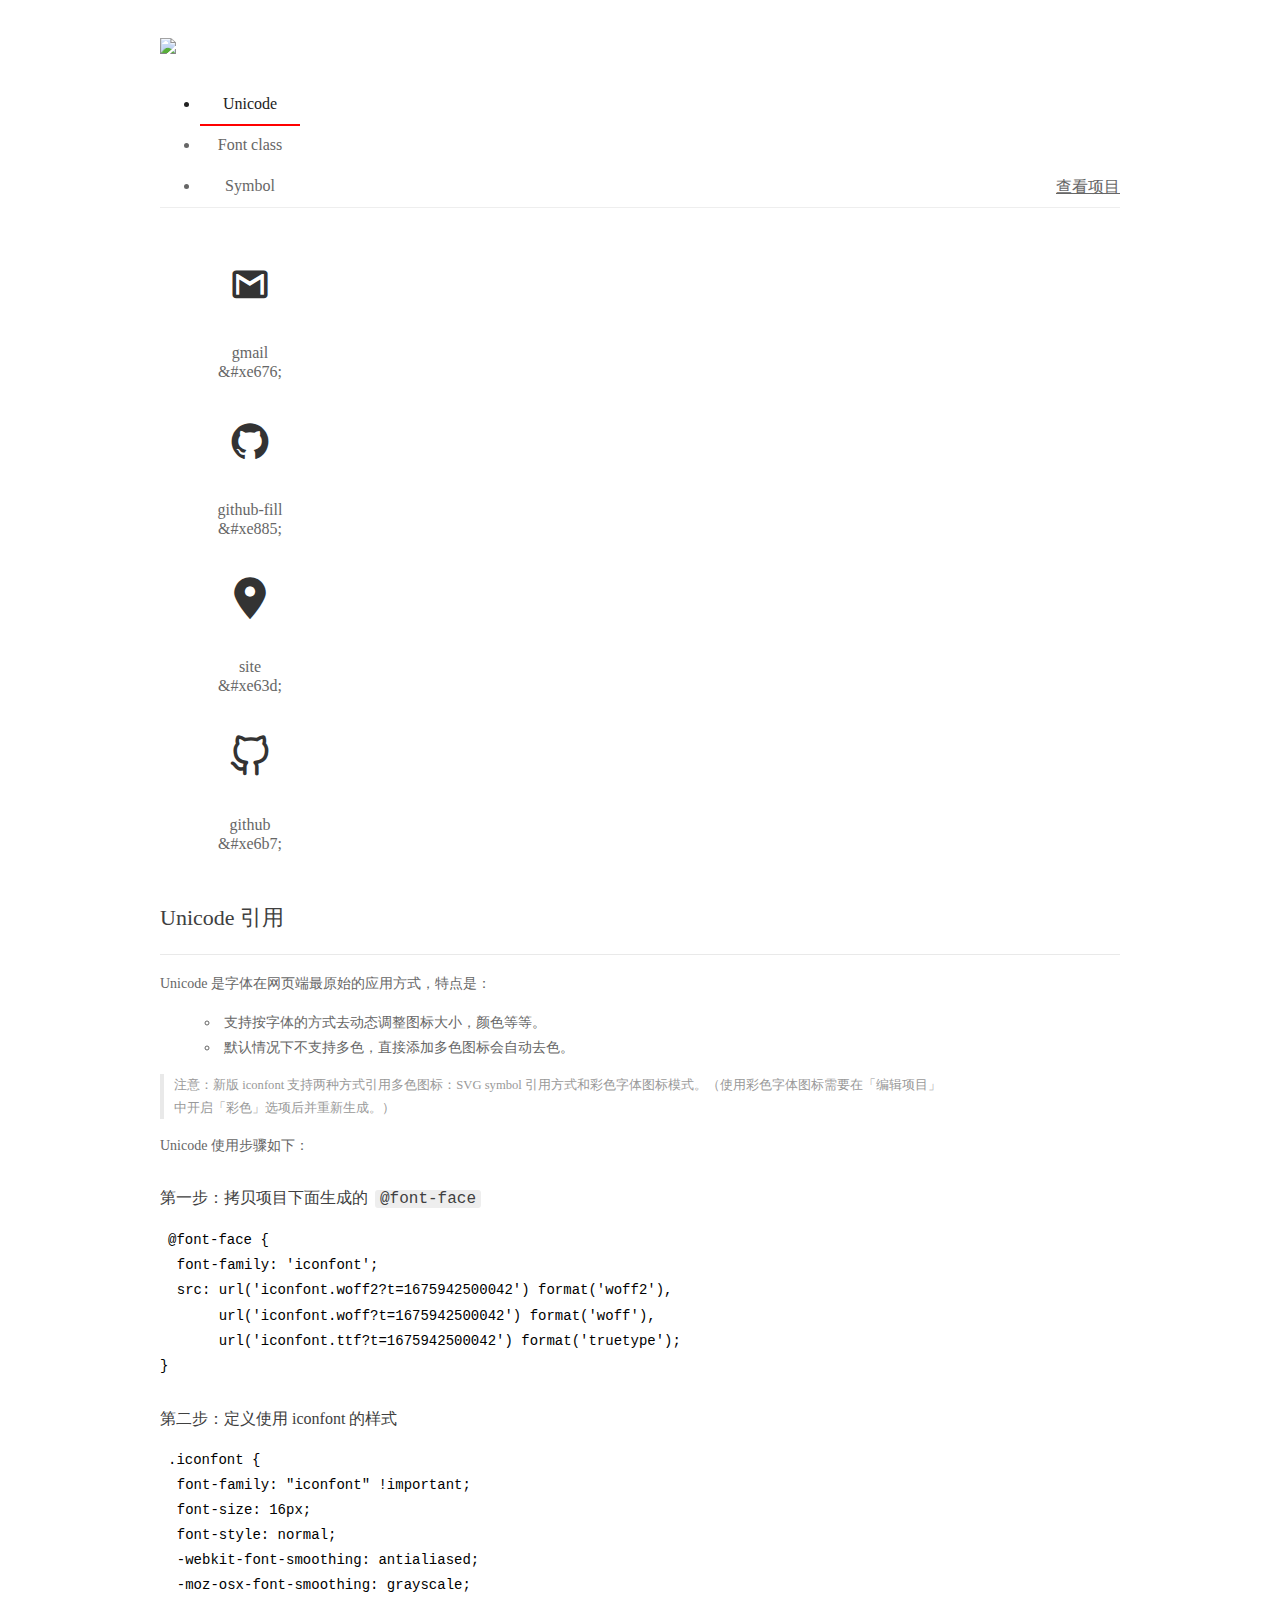
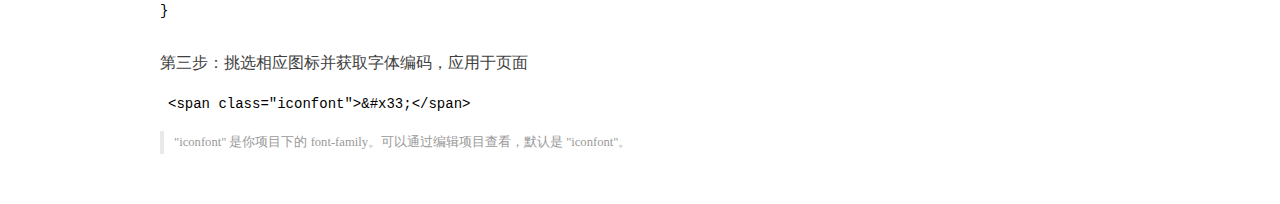
==== icon/demo_index.html @ abe5f3c0 "Add files via upload" ====
<!DOCTYPE html>
<html>
<head>
  <meta charset="utf-8"/>
  <title>iconfont Demo</title>
  <link rel="shortcut icon" href="//img.alicdn.com/imgextra/i4/O1CN01Z5paLz1O0zuCC7osS_!!6000000001644-55-tps-83-82.svg" type="image/x-icon"/>
  <link rel="icon" type="image/svg+xml" href="//img.alicdn.com/imgextra/i4/O1CN01Z5paLz1O0zuCC7osS_!!6000000001644-55-tps-83-82.svg"/>
  <link rel="stylesheet" href="https://g.alicdn.com/thx/cube/1.3.2/cube.min.css">
  <link rel="stylesheet" href="demo.css">
  <link rel="stylesheet" href="iconfont.css">
  <script src="iconfont.js"></script>
  <!-- jQuery -->
  <script src="https://a1.alicdn.com/oss/uploads/2018/12/26/7bfddb60-08e8-11e9-9b04-53e73bb6408b.js"></script>
  <!-- 代码高亮 -->
  <script src="https://a1.alicdn.com/oss/uploads/2018/12/26/a3f714d0-08e6-11e9-8a15-ebf944d7534c.js"></script>
  <style>
    .main .logo {
      margin-top: 0;
      height: auto;
    }

    .main .logo a {
      display: flex;
      align-items: center;
    }

    .main .logo .sub-title {
      margin-left: 0.5em;
      font-size: 22px;
      color: #fff;
      background: linear-gradient(-45deg, #3967FF, #B500FE);
      -webkit-background-clip: text;
      -webkit-text-fill-color: transparent;
    }
  </style>
</head>
<body>
  <div class="main">
    <h1 class="logo"><a href="https://www.iconfont.cn/" title="iconfont 首页" target="_blank">
      <img width="200" src="https://img.alicdn.com/imgextra/i3/O1CN01Mn65HV1FfSEzR6DKv_!!6000000000514-55-tps-228-59.svg">
      
    </a></h1>
    <div class="nav-tabs">
      <ul id="tabs" class="dib-box">
        <li class="dib active"><span>Unicode</span></li>
        <li class="dib"><span>Font class</span></li>
        <li class="dib"><span>Symbol</span></li>
      </ul>
      
      <a href="https://www.iconfont.cn/manage/index?manage_type=myprojects&projectId=3888404" target="_blank" class="nav-more">查看项目</a>
      
    </div>
    <div class="tab-container">
      <div class="content unicode" style="display: block;">
          <ul class="icon_lists dib-box">
          
            <li class="dib">
              <span class="icon iconfont">&#xe676;</span>
                <div class="name">gmail</div>
                <div class="code-name">&amp;#xe676;</div>
              </li>
          
            <li class="dib">
              <span class="icon iconfont">&#xe885;</span>
                <div class="name">github-fill</div>
                <div class="code-name">&amp;#xe885;</div>
              </li>
          
            <li class="dib">
              <span class="icon iconfont">&#xe63d;</span>
                <div class="name">site</div>
                <div class="code-name">&amp;#xe63d;</div>
              </li>
          
            <li class="dib">
              <span class="icon iconfont">&#xe6b7;</span>
                <div class="name">github</div>
                <div class="code-name">&amp;#xe6b7;</div>
              </li>
          
          </ul>
          <div class="article markdown">
          <h2 id="unicode-">Unicode 引用</h2>
          <hr>

          <p>Unicode 是字体在网页端最原始的应用方式，特点是：</p>
          <ul>
            <li>支持按字体的方式去动态调整图标大小，颜色等等。</li>
            <li>默认情况下不支持多色，直接添加多色图标会自动去色。</li>
          </ul>
          <blockquote>
            <p>注意：新版 iconfont 支持两种方式引用多色图标：SVG symbol 引用方式和彩色字体图标模式。（使用彩色字体图标需要在「编辑项目」中开启「彩色」选项后并重新生成。）</p>
          </blockquote>
          <p>Unicode 使用步骤如下：</p>
          <h3 id="-font-face">第一步：拷贝项目下面生成的 <code>@font-face</code></h3>
<pre><code class="language-css"
>@font-face {
  font-family: 'iconfont';
  src: url('iconfont.woff2?t=1675942500042') format('woff2'),
       url('iconfont.woff?t=1675942500042') format('woff'),
       url('iconfont.ttf?t=1675942500042') format('truetype');
}
</code></pre>
          <h3 id="-iconfont-">第二步：定义使用 iconfont 的样式</h3>
<pre><code class="language-css"
>.iconfont {
  font-family: "iconfont" !important;
  font-size: 16px;
  font-style: normal;
  -webkit-font-smoothing: antialiased;
  -moz-osx-font-smoothing: grayscale;
}
</code></pre>
          <h3 id="-">第三步：挑选相应图标并获取字体编码，应用于页面</h3>
<pre>
<code class="language-html"
>&lt;span class="iconfont"&gt;&amp;#x33;&lt;/span&gt;
</code></pre>
          <blockquote>
            <p>"iconfont" 是你项目下的 font-family。可以通过编辑项目查看，默认是 "iconfont"。</p>
          </blockquote>
          </div>
      </div>
      <div class="content font-class">
        <ul class="icon_lists dib-box">
          
          <li class="dib">
            <span class="icon iconfont icon-gmail"></span>
            <div class="name">
              gmail
            </div>
            <div class="code-name">.icon-gmail
            </div>
          </li>
          
          <li class="dib">
            <span class="icon iconfont icon-github-fill"></span>
            <div class="name">
              github-fill
            </div>
            <div class="code-name">.icon-github-fill
            </div>
          </li>
          
          <li class="dib">
            <span class="icon iconfont icon-site"></span>
            <div class="name">
              site
            </div>
            <div class="code-name">.icon-site
            </div>
          </li>
          
          <li class="dib">
            <span class="icon iconfont icon-github"></span>
            <div class="name">
              github
            </div>
            <div class="code-name">.icon-github
            </div>
          </li>
          
        </ul>
        <div class="article markdown">
        <h2 id="font-class-">font-class 引用</h2>
        <hr>

        <p>font-class 是 Unicode 使用方式的一种变种，主要是解决 Unicode 书写不直观，语意不明确的问题。</p>
        <p>与 Unicode 使用方式相比，具有如下特点：</p>
        <ul>
          <li>相比于 Unicode 语意明确，书写更直观。可以很容易分辨这个 icon 是什么。</li>
          <li>因为使用 class 来定义图标，所以当要替换图标时，只需要修改 class 里面的 Unicode 引用。</li>
        </ul>
        <p>使用步骤如下：</p>
        <h3 id="-fontclass-">第一步：引入项目下面生成的 fontclass 代码：</h3>
<pre><code class="language-html">&lt;link rel="stylesheet" href="./iconfont.css"&gt;
</code></pre>
        <h3 id="-">第二步：挑选相应图标并获取类名，应用于页面：</h3>
<pre><code class="language-html">&lt;span class="iconfont icon-xxx"&gt;&lt;/span&gt;
</code></pre>
        <blockquote>
          <p>"
            iconfont" 是你项目下的 font-family。可以通过编辑项目查看，默认是 "iconfont"。</p>
        </blockquote>
      </div>
      </div>
      <div class="content symbol">
          <ul class="icon_lists dib-box">
          
            <li class="dib">
                <svg class="icon svg-icon" aria-hidden="true">
                  <use xlink:href="#icon-gmail"></use>
                </svg>
                <div class="name">gmail</div>
                <div class="code-name">#icon-gmail</div>
            </li>
          
            <li class="dib">
                <svg class="icon svg-icon" aria-hidden="true">
                  <use xlink:href="#icon-github-fill"></use>
                </svg>
                <div class="name">github-fill</div>
                <div class="code-name">#icon-github-fill</div>
            </li>
          
            <li class="dib">
                <svg class="icon svg-icon" aria-hidden="true">
                  <use xlink:href="#icon-site"></use>
                </svg>
                <div class="name">site</div>
                <div class="code-name">#icon-site</div>
            </li>
          
            <li class="dib">
                <svg class="icon svg-icon" aria-hidden="true">
                  <use xlink:href="#icon-github"></use>
                </svg>
                <div class="name">github</div>
                <div class="code-name">#icon-github</div>
            </li>
          
          </ul>
          <div class="article markdown">
          <h2 id="symbol-">Symbol 引用</h2>
          <hr>

          <p>这是一种全新的使用方式，应该说这才是未来的主流，也是平台目前推荐的用法。相关介绍可以参考这篇<a href="">文章</a>
            这种用法其实是做了一个 SVG 的集合，与另外两种相比具有如下特点：</p>
          <ul>
            <li>支持多色图标了，不再受单色限制。</li>
            <li>通过一些技巧，支持像字体那样，通过 <code>font-size</code>, <code>color</code> 来调整样式。</li>
            <li>兼容性较差，支持 IE9+，及现代浏览器。</li>
            <li>浏览器渲染 SVG 的性能一般，还不如 png。</li>
          </ul>
          <p>使用步骤如下：</p>
          <h3 id="-symbol-">第一步：引入项目下面生成的 symbol 代码：</h3>
<pre><code class="language-html">&lt;script src="./iconfont.js"&gt;&lt;/script&gt;
</code></pre>
          <h3 id="-css-">第二步：加入通用 CSS 代码（引入一次就行）：</h3>
<pre><code class="language-html">&lt;style&gt;
.icon {
  width: 1em;
  height: 1em;
  vertical-align: -0.15em;
  fill: currentColor;
  overflow: hidden;
}
&lt;/style&gt;
</code></pre>
          <h3 id="-">第三步：挑选相应图标并获取类名，应用于页面：</h3>
<pre><code class="language-html">&lt;svg class="icon" aria-hidden="true"&gt;
  &lt;use xlink:href="#icon-xxx"&gt;&lt;/use&gt;
&lt;/svg&gt;
</code></pre>
          </div>
      </div>

    </div>
  </div>
  <script>
  $(document).ready(function () {
      $('.tab-container .content:first').show()

      $('#tabs li').click(function (e) {
        var tabContent = $('.tab-container .content')
        var index = $(this).index()

        if ($(this).hasClass('active')) {
          return
        } else {
          $('#tabs li').removeClass('active')
          $(this).addClass('active')

          tabContent.hide().eq(index).fadeIn()
        }
      })
    })
  </script>
</body>
</html>
---- icon/demo.css ----
/* Logo 字体 */
@font-face {
  font-family: "iconfont logo";
  src: url('https://at.alicdn.com/t/font_985780_km7mi63cihi.eot?t=1545807318834');
  src: url('https://at.alicdn.com/t/font_985780_km7mi63cihi.eot?t=1545807318834#iefix') format('embedded-opentype'),
    url('https://at.alicdn.com/t/font_985780_km7mi63cihi.woff?t=1545807318834') format('woff'),
    url('https://at.alicdn.com/t/font_985780_km7mi63cihi.ttf?t=1545807318834') format('truetype'),
    url('https://at.alicdn.com/t/font_985780_km7mi63cihi.svg?t=1545807318834#iconfont') format('svg');
}

.logo {
  font-family: "iconfont logo";
  font-size: 160px;
  font-style: normal;
  -webkit-font-smoothing: antialiased;
  -moz-osx-font-smoothing: grayscale;
}

/* tabs */
.nav-tabs {
  position: relative;
}

.nav-tabs .nav-more {
  position: absolute;
  right: 0;
  bottom: 0;
  height: 42px;
  line-height: 42px;
  color: #666;
}

#tabs {
  border-bottom: 1px solid #eee;
}

#tabs li {
  cursor: pointer;
  width: 100px;
  height: 40px;
  line-height: 40px;
  text-align: center;
  font-size: 16px;
  border-bottom: 2px solid transparent;
  position: relative;
  z-index: 1;
  margin-bottom: -1px;
  color: #666;
}


#tabs .active {
  border-bottom-color: #f00;
  color: #222;
}

.tab-container .content {
  display: none;
}

/* 页面布局 */
.main {
  padding: 30px 100px;
  width: 960px;
  margin: 0 auto;
}

.main .logo {
  color: #333;
  text-align: left;
  margin-bottom: 30px;
  line-height: 1;
  height: 110px;
  margin-top: -50px;
  overflow: hidden;
  *zoom: 1;
}

.main .logo a {
  font-size: 160px;
  color: #333;
}

.helps {
  margin-top: 40px;
}

.helps pre {
  padding: 20px;
  margin: 10px 0;
  border: solid 1px #e7e1cd;
  background-color: #fffdef;
  overflow: auto;
}

.icon_lists {
  width: 100% !important;
  overflow: hidden;
  *zoom: 1;
}

.icon_lists li {
  width: 100px;
  margin-bottom: 10px;
  margin-right: 20px;
  text-align: center;
  list-style: none !important;
  cursor: default;
}

.icon_lists li .code-name {
  line-height: 1.2;
}

.icon_lists .icon {
  display: block;
  height: 100px;
  line-height: 100px;
  font-size: 42px;
  margin: 10px auto;
  color: #333;
  -webkit-transition: font-size 0.25s linear, width 0.25s linear;
  -moz-transition: font-size 0.25s linear, width 0.25s linear;
  transition: font-size 0.25s linear, width 0.25s linear;
}

.icon_lists .icon:hover {
  font-size: 100px;
}

.icon_lists .svg-icon {
  /* 通过设置 font-size 来改变图标大小 */
  width: 1em;
  /* 图标和文字相邻时，垂直对齐 */
  vertical-align: -0.15em;
  /* 通过设置 color 来改变 SVG 的颜色/fill */
  fill: currentColor;
  /* path 和 stroke 溢出 viewBox 部分在 IE 下会显示
      normalize.css 中也包含这行 */
  overflow: hidden;
}

.icon_lists li .name,
.icon_lists li .code-name {
  color: #666;
}

/* markdown 样式 */
.markdown {
  color: #666;
  font-size: 14px;
  line-height: 1.8;
}

.highlight {
  line-height: 1.5;
}

.markdown img {
  vertical-align: middle;
  max-width: 100%;
}

.markdown h1 {
  color: #404040;
  font-weight: 500;
  line-height: 40px;
  margin-bottom: 24px;
}

.markdown h2,
.markdown h3,
.markdown h4,
.markdown h5,
.markdown h6 {
  color: #404040;
  margin: 1.6em 0 0.6em 0;
  font-weight: 500;
  clear: both;
}

.markdown h1 {
  font-size: 28px;
}

.markdown h2 {
  font-size: 22px;
}

.markdown h3 {
  font-size: 16px;
}

.markdown h4 {
  font-size: 14px;
}

.markdown h5 {
  font-size: 12px;
}

.markdown h6 {
  font-size: 12px;
}

.markdown hr {
  height: 1px;
  border: 0;
  background: #e9e9e9;
  margin: 16px 0;
  clear: both;
}

.markdown p {
  margin: 1em 0;
}

.markdown>p,
.markdown>blockquote,
.markdown>.highlight,
.markdown>ol,
.markdown>ul {
  width: 80%;
}

.markdown ul>li {
  list-style: circle;
}

.markdown>ul li,
.markdown blockquote ul>li {
  margin-left: 20px;
  padding-left: 4px;
}

.markdown>ul li p,
.markdown>ol li p {
  margin: 0.6em 0;
}

.markdown ol>li {
  list-style: decimal;
}

.markdown>ol li,
.markdown blockquote ol>li {
  margin-left: 20px;
  padding-left: 4px;
}

.markdown code {
  margin: 0 3px;
  padding: 0 5px;
  background: #eee;
  border-radius: 3px;
}

.markdown strong,
.markdown b {
  font-weight: 600;
}

.markdown>table {
  border-collapse: collapse;
  border-spacing: 0px;
  empty-cells: show;
  border: 1px solid #e9e9e9;
  width: 95%;
  margin-bottom: 24px;
}

.markdown>table th {
  white-space: nowrap;
  color: #333;
  font-weight: 600;
}

.markdown>table th,
.markdown>table td {
  border: 1px solid #e9e9e9;
  padding: 8px 16px;
  text-align: left;
}

.markdown>table th {
  background: #F7F7F7;
}

.markdown blockquote {
  font-size: 90%;
  color: #999;
  border-left: 4px solid #e9e9e9;
  padding-left: 0.8em;
  margin: 1em 0;
}

.markdown blockquote p {
  margin: 0;
}

.markdown .anchor {
  opacity: 0;
  transition: opacity 0.3s ease;
  margin-left: 8px;
}

.markdown .waiting {
  color: #ccc;
}

.markdown h1:hover .anchor,
.markdown h2:hover .anchor,
.markdown h3:hover .anchor,
.markdown h4:hover .anchor,
.markdown h5:hover .anchor,
.markdown h6:hover .anchor {
  opacity: 1;
  display: inline-block;
}

.markdown>br,
.markdown>p>br {
  clear: both;
}


.hljs {
  display: block;
  background: white;
  padding: 0.5em;
  color: #333333;
  overflow-x: auto;
}

.hljs-comment,
.hljs-meta {
  color: #969896;
}

.hljs-string,
.hljs-variable,
.hljs-template-variable,
.hljs-strong,
.hljs-emphasis,
.hljs-quote {
  color: #df5000;
}

.hljs-keyword,
.hljs-selector-tag,
.hljs-type {
  color: #a71d5d;
}

.hljs-literal,
.hljs-symbol,
.hljs-bullet,
.hljs-attribute {
  color: #0086b3;
}

.hljs-section,
.hljs-name {
  color: #63a35c;
}

.hljs-tag {
  color: #333333;
}

.hljs-title,
.hljs-attr,
.hljs-selector-id,
.hljs-selector-class,
.hljs-selector-attr,
.hljs-selector-pseudo {
  color: #795da3;
}

.hljs-addition {
  color: #55a532;
  background-color: #eaffea;
}

.hljs-deletion {
  color: #bd2c00;
  background-color: #ffecec;
}

.hljs-link {
  text-decoration: underline;
}

/* 代码高亮 */
/* PrismJS 1.15.0
https://prismjs.com/download.html#themes=prism&languages=markup+css+clike+javascript */
/**
 * prism.js default theme for JavaScript, CSS and HTML
 * Based on dabblet (http://dabblet.com)
 * @author Lea Verou
 */
code[class*="language-"],
pre[class*="language-"] {
  color: black;
  background: none;
  text-shadow: 0 1px white;
  font-family: Consolas, Monaco, 'Andale Mono', 'Ubuntu Mono', monospace;
  text-align: left;
  white-space: pre;
  word-spacing: normal;
  word-break: normal;
  word-wrap: normal;
  line-height: 1.5;

  -moz-tab-size: 4;
  -o-tab-size: 4;
  tab-size: 4;

  -webkit-hyphens: none;
  -moz-hyphens: none;
  -ms-hyphens: none;
  hyphens: none;
}

pre[class*="language-"]::-moz-selection,
pre[class*="language-"] ::-moz-selection,
code[class*="language-"]::-moz-selection,
code[class*="language-"] ::-moz-selection {
  text-shadow: none;
  background: #b3d4fc;
}

pre[class*="language-"]::selection,
pre[class*="language-"] ::selection,
code[class*="language-"]::selection,
code[class*="language-"] ::selection {
  text-shadow: none;
  background: #b3d4fc;
}

@media print {

  code[class*="language-"],
  pre[class*="language-"] {
    text-shadow: none;
  }
}

/* Code blocks */
pre[class*="language-"] {
  padding: 1em;
  margin: .5em 0;
  overflow: auto;
}

:not(pre)>code[class*="language-"],
pre[class*="language-"] {
  background: #f5f2f0;
}

/* Inline code */
:not(pre)>code[class*="language-"] {
  padding: .1em;
  border-radius: .3em;
  white-space: normal;
}

.token.comment,
.token.prolog,
.token.doctype,
.token.cdata {
  color: slategray;
}

.token.punctuation {
  color: #999;
}

.namespace {
  opacity: .7;
}

.token.property,
.token.tag,
.token.boolean,
.token.number,
.token.constant,
.token.symbol,
.token.deleted {
  color: #905;
}

.token.selector,
.token.attr-name,
.token.string,
.token.char,
.token.builtin,
.token.inserted {
  color: #690;
}

.token.operator,
.token.entity,
.token.url,
.language-css .token.string,
.style .token.string {
  color: #9a6e3a;
  background: hsla(0, 0%, 100%, .5);
}

.token.atrule,
.token.attr-value,
.token.keyword {
  color: #07a;
}

.token.function,
.token.class-name {
  color: #DD4A68;
}

.token.regex,
.token.important,
.token.variable {
  color: #e90;
}

.token.important,
.token.bold {
  font-weight: bold;
}

.token.italic {
  font-style: italic;
}

.token.entity {
  cursor: help;
}
---- icon/iconfont.css ----
@font-face {
  font-family: "iconfont"; /* Project id 3888404 */
  src: url('iconfont.woff2?t=1675942500042') format('woff2'),
       url('iconfont.woff?t=1675942500042') format('woff'),
       url('iconfont.ttf?t=1675942500042') format('truetype');
}

.iconfont {
  font-family: "iconfont" !important;
  font-size: 16px;
  font-style: normal;
  -webkit-font-smoothing: antialiased;
  -moz-osx-font-smoothing: grayscale;
}

.icon-gmail:before {
  content: "\e676";
}

.icon-github-fill:before {
  content: "\e885";
}

.icon-site:before {
  content: "\e63d";
}

.icon-github:before {
  content: "\e6b7";
}
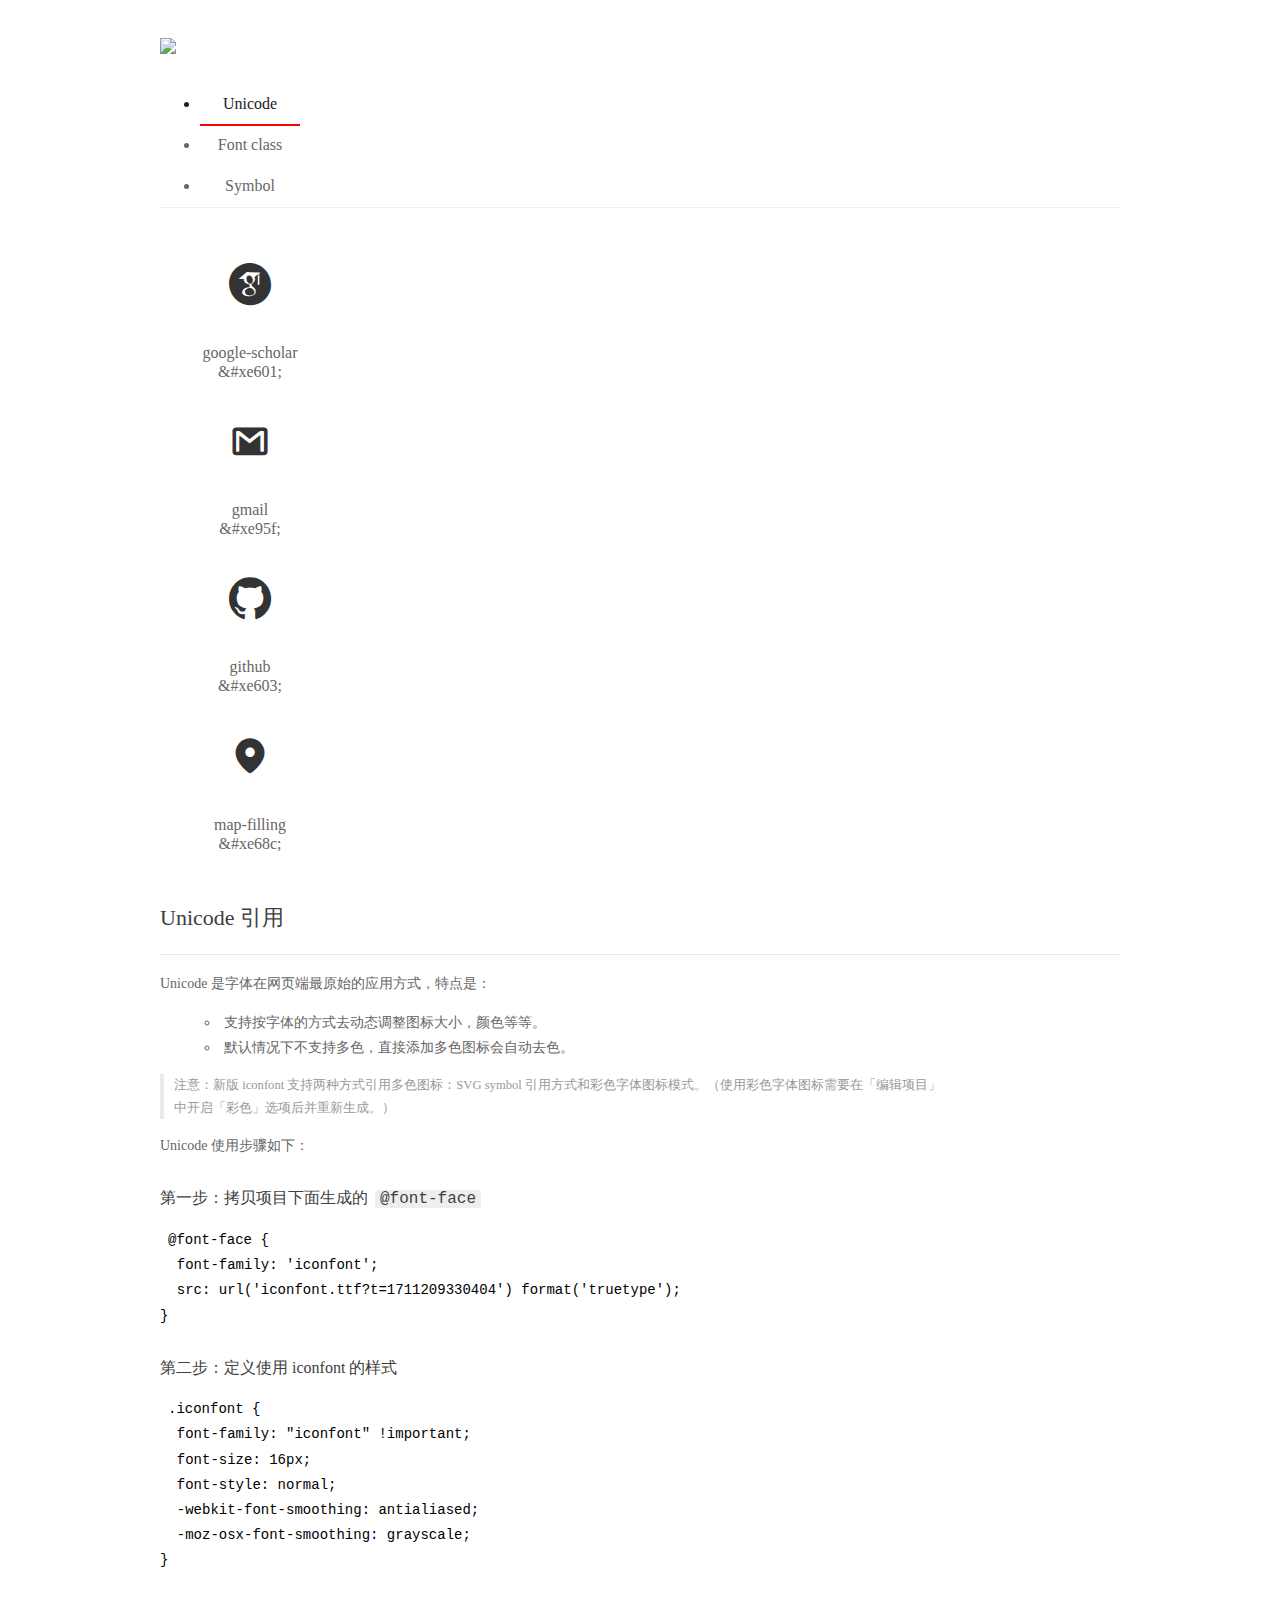
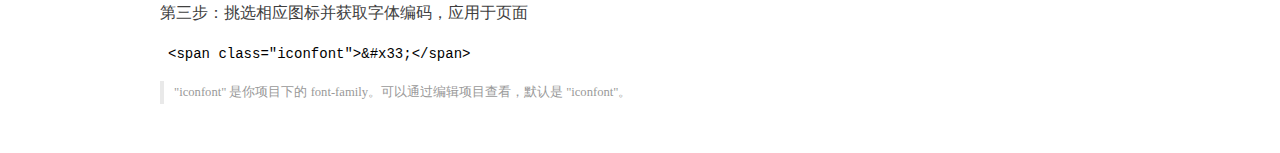
==== commit 9facb218: "update:new website" ====
--- a/icon/demo_index.html
+++ b/icon/demo_index.html
@@ -47,35 +47,33 @@
         <li class="dib"><span>Symbol</span></li>
       </ul>
       
-      <a href="https://www.iconfont.cn/manage/index?manage_type=myprojects&projectId=3888404" target="_blank" class="nav-more">查看项目</a>
-      
     </div>
     <div class="tab-container">
       <div class="content unicode" style="display: block;">
           <ul class="icon_lists dib-box">
           
             <li class="dib">
-              <span class="icon iconfont">&#xe676;</span>
+              <span class="icon iconfont">&#xe601;</span>
+                <div class="name">google-scholar</div>
+                <div class="code-name">&amp;#xe601;</div>
+              </li>
+          
+            <li class="dib">
+              <span class="icon iconfont">&#xe95f;</span>
                 <div class="name">gmail</div>
-                <div class="code-name">&amp;#xe676;</div>
-              </li>
-          
-            <li class="dib">
-              <span class="icon iconfont">&#xe885;</span>
-                <div class="name">github-fill</div>
-                <div class="code-name">&amp;#xe885;</div>
-              </li>
-          
-            <li class="dib">
-              <span class="icon iconfont">&#xe63d;</span>
-                <div class="name">site</div>
-                <div class="code-name">&amp;#xe63d;</div>
-              </li>
-          
-            <li class="dib">
-              <span class="icon iconfont">&#xe6b7;</span>
+                <div class="code-name">&amp;#xe95f;</div>
+              </li>
+          
+            <li class="dib">
+              <span class="icon iconfont">&#xe603;</span>
                 <div class="name">github</div>
-                <div class="code-name">&amp;#xe6b7;</div>
+                <div class="code-name">&amp;#xe603;</div>
+              </li>
+          
+            <li class="dib">
+              <span class="icon iconfont">&#xe68c;</span>
+                <div class="name">map-filling</div>
+                <div class="code-name">&amp;#xe68c;</div>
               </li>
           
           </ul>
@@ -96,9 +94,7 @@
 <pre><code class="language-css"
 >@font-face {
   font-family: 'iconfont';
-  src: url('iconfont.woff2?t=1675942500042') format('woff2'),
-       url('iconfont.woff?t=1675942500042') format('woff'),
-       url('iconfont.ttf?t=1675942500042') format('truetype');
+  src: url('iconfont.ttf?t=1711209330404') format('truetype');
 }
 </code></pre>
           <h3 id="-iconfont-">第二步：定义使用 iconfont 的样式</h3>
@@ -125,6 +121,15 @@
         <ul class="icon_lists dib-box">
           
           <li class="dib">
+            <span class="icon iconfont icon-gscholar"></span>
+            <div class="name">
+              google-scholar
+            </div>
+            <div class="code-name">.icon-gscholar
+            </div>
+          </li>
+          
+          <li class="dib">
             <span class="icon iconfont icon-gmail"></span>
             <div class="name">
               gmail
@@ -134,29 +139,20 @@
           </li>
           
           <li class="dib">
-            <span class="icon iconfont icon-github-fill"></span>
-            <div class="name">
-              github-fill
-            </div>
-            <div class="code-name">.icon-github-fill
-            </div>
-          </li>
-          
-          <li class="dib">
-            <span class="icon iconfont icon-site"></span>
-            <div class="name">
-              site
-            </div>
-            <div class="code-name">.icon-site
-            </div>
-          </li>
-          
-          <li class="dib">
             <span class="icon iconfont icon-github"></span>
             <div class="name">
               github
             </div>
             <div class="code-name">.icon-github
+            </div>
+          </li>
+          
+          <li class="dib">
+            <span class="icon iconfont icon-map-filling"></span>
+            <div class="name">
+              map-filling
+            </div>
+            <div class="code-name">.icon-map-filling
             </div>
           </li>
           
@@ -189,6 +185,14 @@
           
             <li class="dib">
                 <svg class="icon svg-icon" aria-hidden="true">
+                  <use xlink:href="#icon-gscholar"></use>
+                </svg>
+                <div class="name">google-scholar</div>
+                <div class="code-name">#icon-gscholar</div>
+            </li>
+          
+            <li class="dib">
+                <svg class="icon svg-icon" aria-hidden="true">
                   <use xlink:href="#icon-gmail"></use>
                 </svg>
                 <div class="name">gmail</div>
@@ -197,26 +201,18 @@
           
             <li class="dib">
                 <svg class="icon svg-icon" aria-hidden="true">
-                  <use xlink:href="#icon-github-fill"></use>
-                </svg>
-                <div class="name">github-fill</div>
-                <div class="code-name">#icon-github-fill</div>
-            </li>
-          
-            <li class="dib">
-                <svg class="icon svg-icon" aria-hidden="true">
-                  <use xlink:href="#icon-site"></use>
-                </svg>
-                <div class="name">site</div>
-                <div class="code-name">#icon-site</div>
-            </li>
-          
-            <li class="dib">
-                <svg class="icon svg-icon" aria-hidden="true">
                   <use xlink:href="#icon-github"></use>
                 </svg>
                 <div class="name">github</div>
                 <div class="code-name">#icon-github</div>
+            </li>
+          
+            <li class="dib">
+                <svg class="icon svg-icon" aria-hidden="true">
+                  <use xlink:href="#icon-map-filling"></use>
+                </svg>
+                <div class="name">map-filling</div>
+                <div class="code-name">#icon-map-filling</div>
             </li>
           
           </ul>
--- a/icon/iconfont.css
+++ b/icon/iconfont.css
@@ -1,31 +1,36 @@
 @font-face {
-  font-family: "iconfont"; /* Project id 3888404 */
-  src: url('iconfont.woff2?t=1675942500042') format('woff2'),
-       url('iconfont.woff?t=1675942500042') format('woff'),
-       url('iconfont.ttf?t=1675942500042') format('truetype');
+  font-family: "iconfont"; /* Project id  */
+  src: url('iconfont.ttf?t=1711209330404') format('truetype');
+
 }
-
+ 
 .iconfont {
   font-family: "iconfont" !important;
   font-size: 16px;
   font-style: normal;
   -webkit-font-smoothing: antialiased;
   -moz-osx-font-smoothing: grayscale;
+ 
+}
+.sideicon {
+  color:rgb(206,144,140);
+}
+.lifoot {
+  color:rgb(255, 255, 255);
+}
+/* .icon-gscholar:before {
+  content: "\e601";
 }
 
 .icon-gmail:before {
-  content: "\e676";
-}
-
-.icon-github-fill:before {
-  content: "\e885";
-}
-
-.icon-site:before {
-  content: "\e63d";
+  content: "\e95f";
 }
 
 .icon-github:before {
-  content: "\e6b7";
+  content: "\e603";
 }
 
+.icon-map-filling:before {
+  content: "\e68c";
+}
+ */
